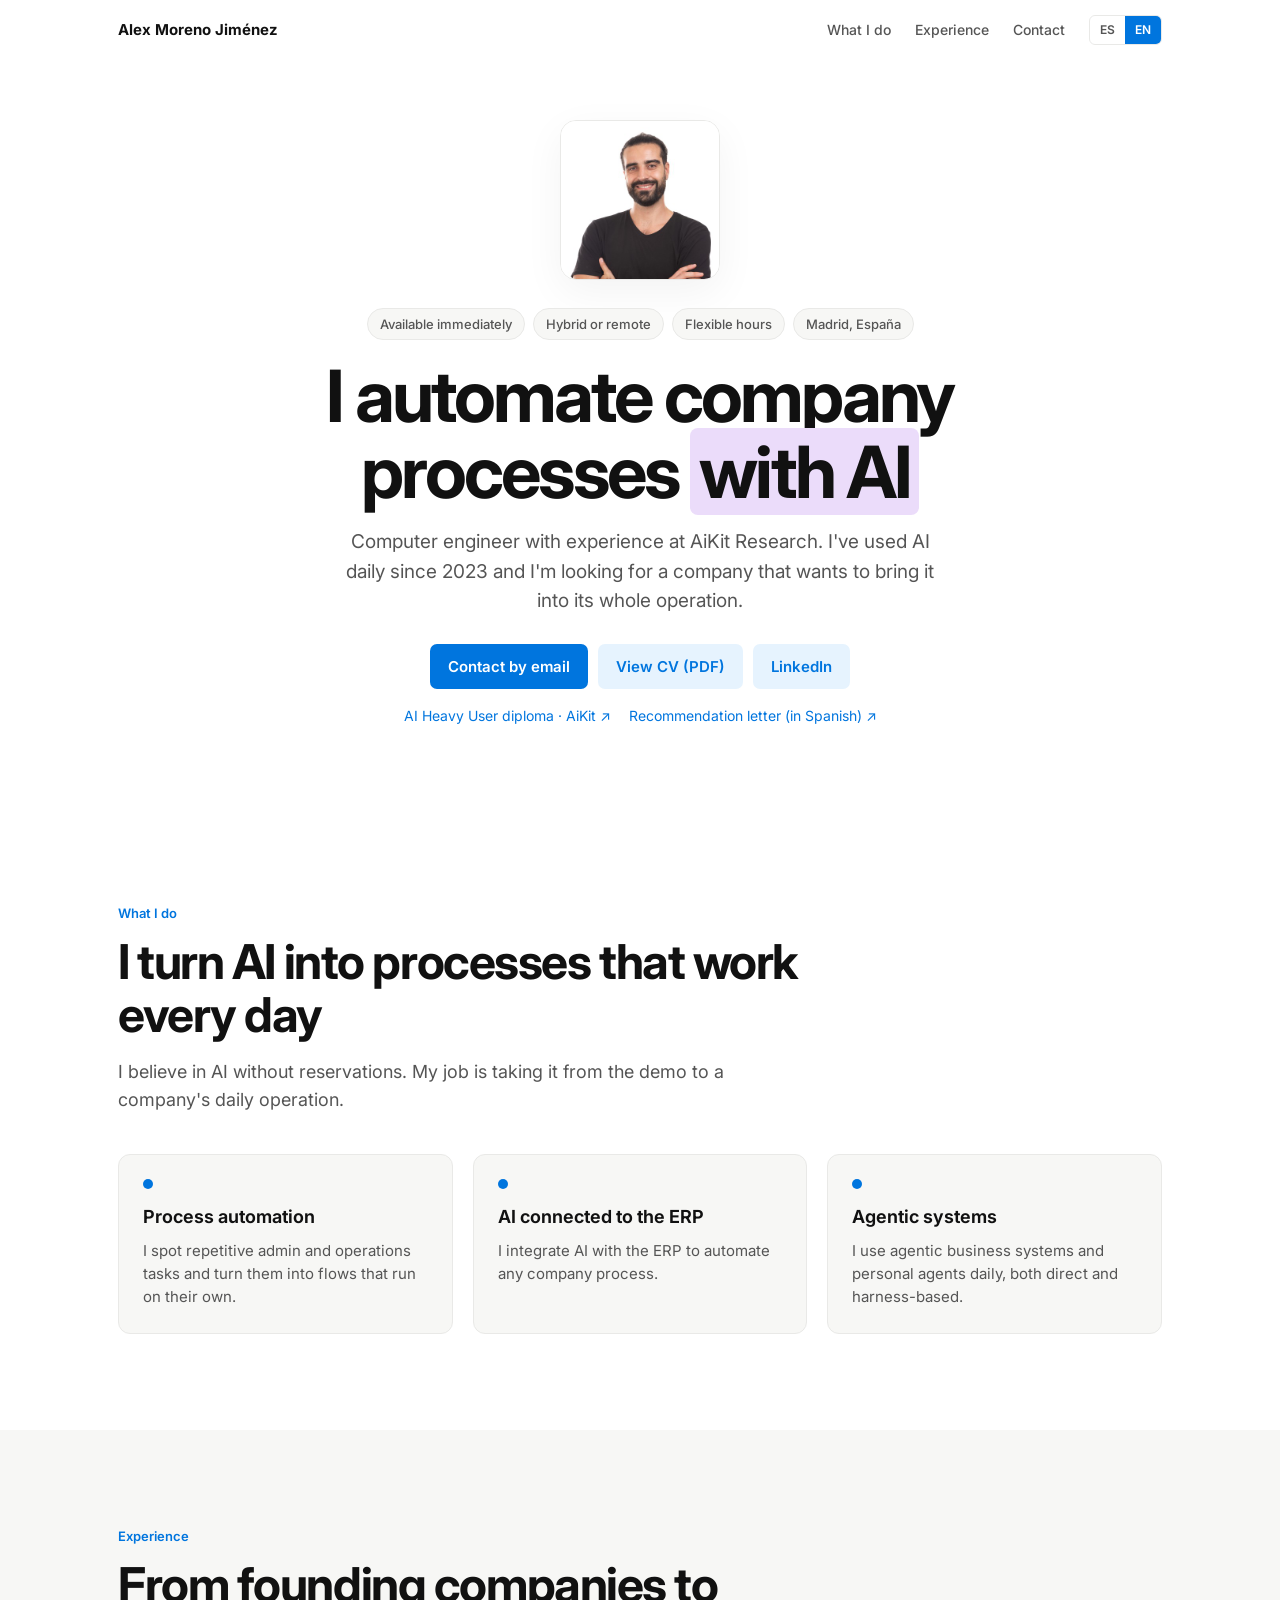
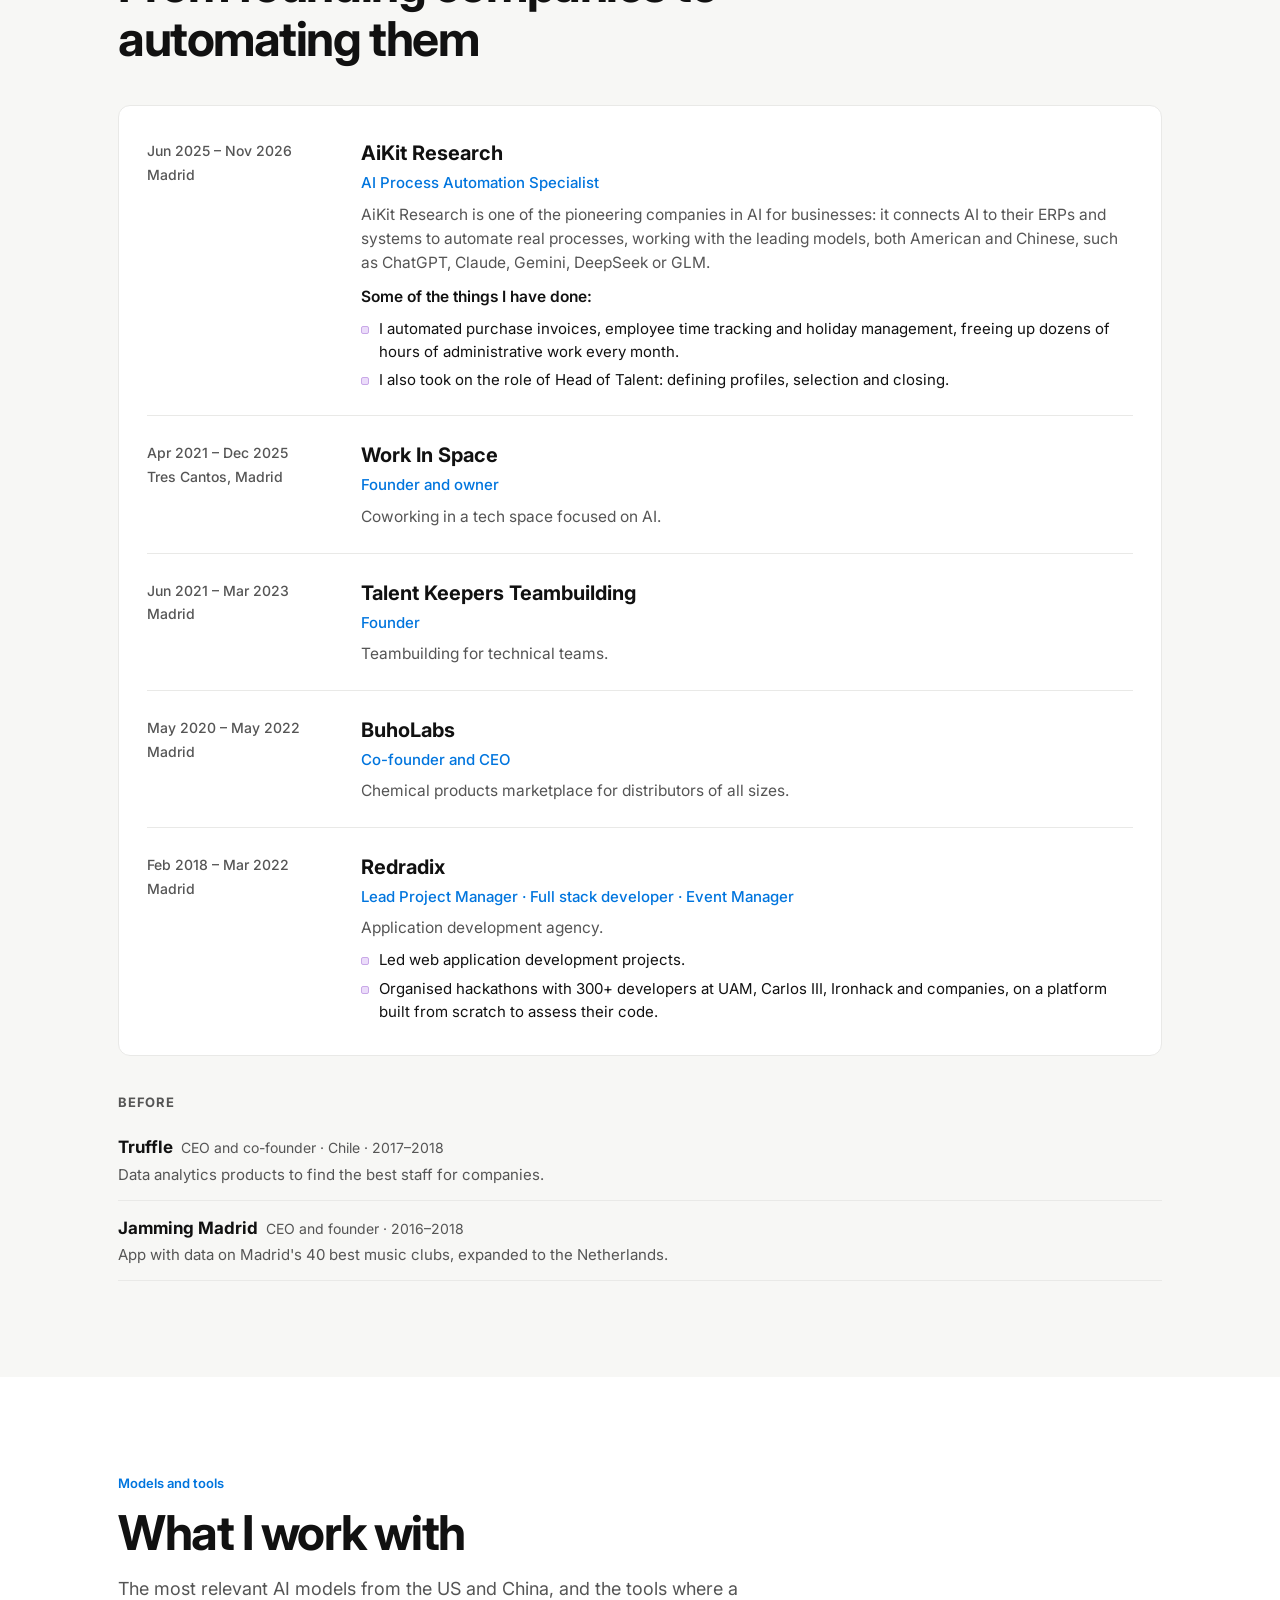
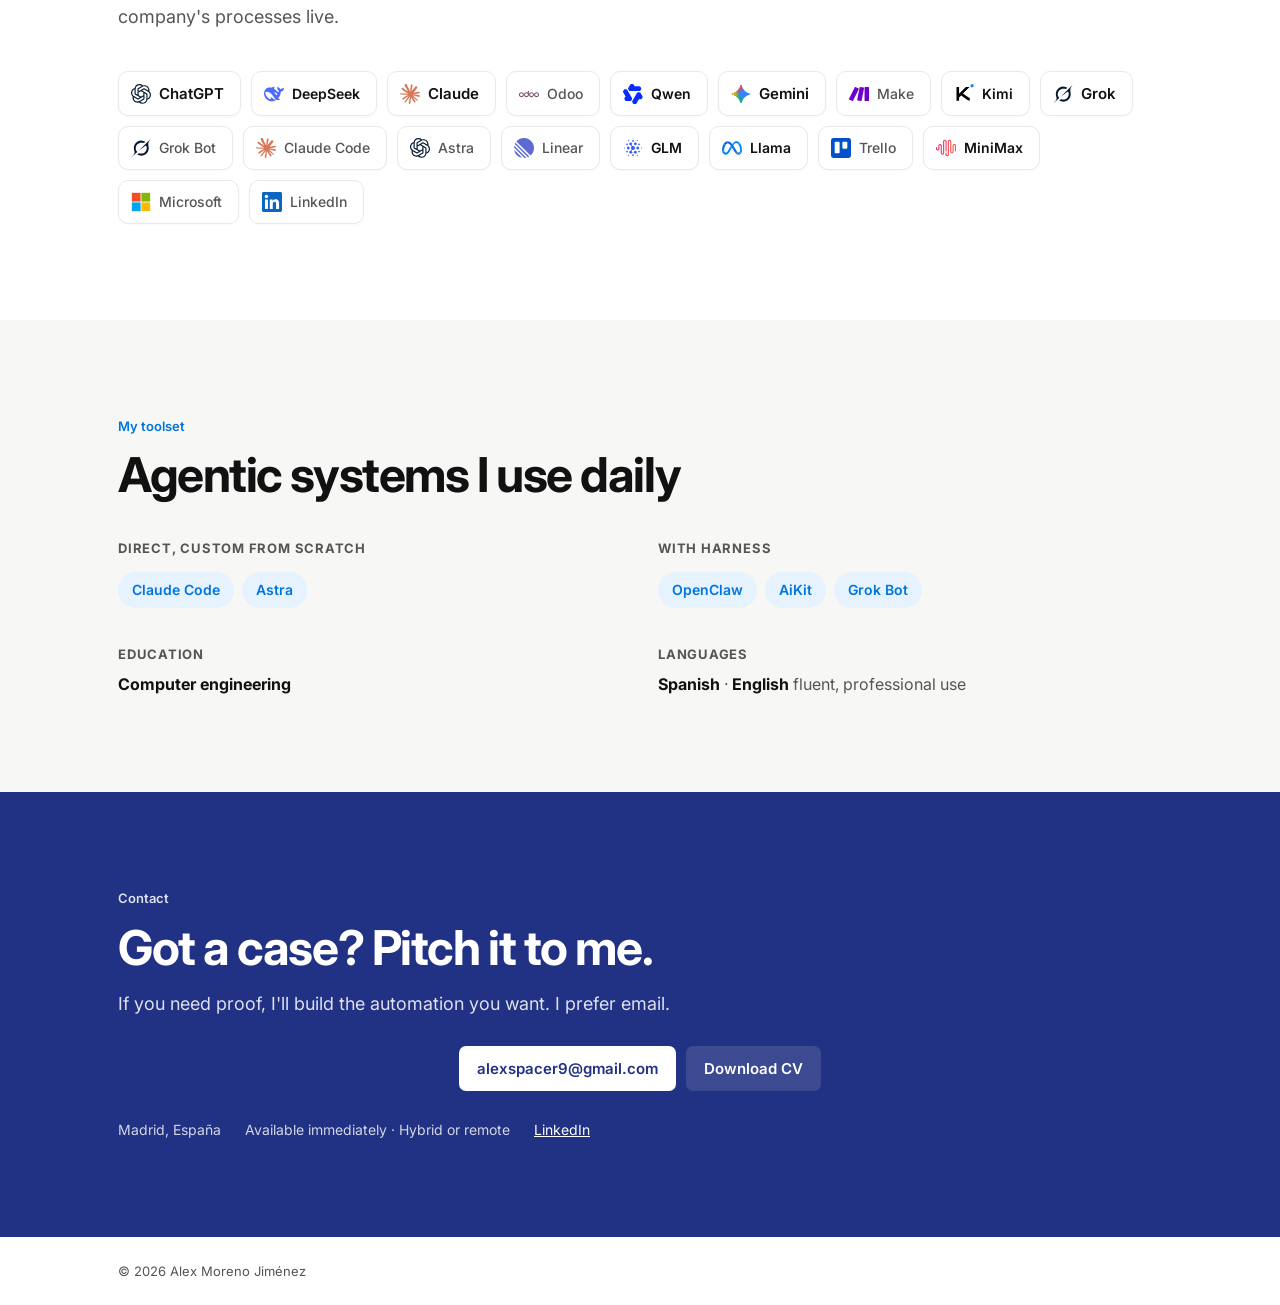
==== index.html @ 4044a2c2 "Initial: CV + web estilo notion" ====
<!DOCTYPE html>
<html lang="es">
<head>
<meta charset="utf-8">
<meta name="viewport" content="width=device-width,initial-scale=1">
<title>Alex Moreno Jiménez · Automatizador de procesos con IA</title>
<meta name="description" content="Ingeniero informático que automatiza procesos de empresa con IA. Automatizador de procesos en AiKit Research. Madrid, España.">
<link rel="icon" href="favicon.svg" type="image/svg+xml">
<link rel="icon" href="favicon-32.png" sizes="32x32" type="image/png">
<link rel="apple-touch-icon" href="apple-touch-icon.png">
<meta name="theme-color" content="#0075de">
<style>
@font-face{font-family:Inter;src:url(fonts/Inter.ttf);font-weight:100 900;font-display:swap}
:root{
  --bg:#ffffff; --surface:#f7f7f5; --ink:#111111; --muted:#555555;
  --line:#e9e9e7; --accent:#0075de; --accent-soft:#e6f3fe; --highlight:#ebdcfa;
  --radius:12px; --button-radius:7px; --content:1100px; --theme:#0075de;
}
*{box-sizing:border-box;margin:0;padding:0}
html{scroll-behavior:smooth}
body{font-family:Inter,system-ui,sans-serif;color:var(--ink);background:var(--bg);line-height:1.55;font-size:17px;-webkit-font-smoothing:antialiased}
a{color:inherit}
.wrap{max-width:var(--content);margin:0 auto;padding:0 28px}
nav{position:fixed;top:0;left:0;right:0;z-index:10;transition:.25s;background:rgba(255,255,255,.9);backdrop-filter:blur(10px);border-bottom:1px solid transparent}
nav .wrap{display:flex;align-items:center;justify-content:space-between;height:60px}
nav.s{border-bottom-color:var(--line)}
.brand{font-weight:700;text-decoration:none;font-size:15px;color:var(--ink)}
.links{display:flex;gap:24px;align-items:center;font-size:14px;font-weight:500}
.links a{text-decoration:none;color:var(--muted)}.links a:hover{color:var(--ink)}
.lang{display:flex;border:1px solid var(--line);border-radius:6px;overflow:hidden}
.lang button{border:0;background:none;font:inherit;font-size:12px;font-weight:600;padding:5px 10px;color:var(--muted);cursor:pointer}
.lang button.on{background:var(--accent);color:#fff}
.hero{padding:120px 0 80px;text-align:center;background:var(--bg)}
.hero .wrap{display:flex;flex-direction:column;align-items:center;gap:28px}
.hero-copy{max-width:820px}
.av{display:inline-flex;gap:8px;flex-wrap:wrap;justify-content:center;margin-bottom:18px}
.av span{font-size:13px;font-weight:500;background:var(--surface);border:1px solid var(--line);padding:5px 12px;border-radius:99px;color:var(--muted)}
h1{font-size:clamp(40px,6vw,72px);line-height:1.05;font-weight:700;letter-spacing:-.04em}
h1 b{font-weight:700;background:var(--highlight);padding:0 .12em;border-radius:8px}
.tit{font-size:19px;font-weight:400;margin-top:18px;max-width:620px;margin-left:auto;margin-right:auto;color:var(--muted)}
.cta{display:flex;gap:10px;flex-wrap:wrap;justify-content:center;margin-top:28px}
.btn{display:inline-block;text-decoration:none;font-weight:600;font-size:15px;padding:11px 18px;border-radius:var(--button-radius);transition:.2s}
.btn.p{background:var(--accent);color:#fff}.btn.p:hover{filter:brightness(1.05)}
.btn.g{background:var(--accent-soft);color:var(--accent)}.btn.g:hover{background:#d7ebfc}
.ph{width:160px;height:160px;border-radius:16px;object-fit:cover;border:1px solid var(--line);box-shadow:0 12px 40px #0000000d;order:-1}
.proof{display:flex;gap:18px;flex-wrap:wrap;justify-content:center;margin-top:16px;font-size:14px}
.proof a{color:var(--accent);text-decoration:none}.proof a:hover{text-decoration:underline}
section{padding:96px 0}
.eyebrow{font-size:13px;font-weight:600;color:var(--accent);margin-bottom:12px}
h2{font-size:clamp(28px,4vw,48px);font-weight:700;letter-spacing:-.03em;line-height:1.12;max-width:760px}
h2 b{font-weight:700}
.lead{color:var(--muted);font-size:18px;max-width:640px;margin-top:16px}
.cards{display:grid;grid-template-columns:repeat(3,1fr);gap:20px;margin-top:40px}
.card{border:1px solid var(--line);border-radius:var(--radius);padding:24px;background:var(--surface)}
.dot{width:10px;height:10px;border-radius:50%;background:var(--accent);margin-bottom:14px}
.card h3{font-size:18px;font-weight:650;margin-bottom:8px}
.card p{color:var(--muted);font-size:15px}
.tint{background:var(--surface)}
.tl{margin-top:40px;background:#fff;border:1px solid var(--line);border-radius:var(--radius);padding:8px 28px}
.tl article{display:grid;grid-template-columns:190px 1fr;gap:24px;padding:24px 0;border-bottom:1px solid var(--line)}
.tl article:last-child{border-bottom:0}
.tl .d{font-size:14px;font-weight:500;color:var(--muted)}.tl .d span{display:block;margin-top:2px}
.tl h3{font-size:20px;font-weight:700}
.tl .rol{color:var(--accent);font-weight:500;font-size:15px;margin:2px 0 8px}
.tl p.x{color:var(--muted);font-size:15.5px}
.tl p.it{margin-top:10px;color:var(--ink);font-weight:600}
.tl ul{margin-top:8px;list-style:none}
.tl li{position:relative;padding-left:18px;font-size:15px;margin-top:5px}
.tl li:before{content:"";position:absolute;left:0;top:9px;width:6px;height:6px;border-radius:2px;background:var(--highlight);border:1px solid #c9a8e8}
.before{margin-top:36px}
.before h3{font-size:13px;font-weight:700;color:var(--muted);margin-bottom:8px;text-transform:uppercase;letter-spacing:.06em}
.before article{padding:14px 0;border-bottom:1px solid var(--line)}
.before h4{font-size:17px;font-weight:700;display:inline}
.before .m{color:var(--muted);font-size:14px;margin-left:8px}
.before p{color:var(--muted);font-size:15px;margin-top:2px}
.pills{display:flex;flex-wrap:wrap;gap:8px;margin-top:14px}
.pills span{background:var(--accent-soft);color:var(--accent);font-weight:600;font-size:14px;padding:7px 14px;border-radius:99px}
.two{display:grid;grid-template-columns:1fr 1fr;gap:36px;margin-top:36px}
.two h3{font-size:13px;font-weight:700;text-transform:uppercase;letter-spacing:.06em;color:var(--muted)}
.two p{color:var(--muted);margin-top:8px;font-size:16px}.two p b{color:var(--ink)}
.cloud{list-style:none;display:flex;flex-wrap:wrap;gap:10px;margin-top:40px;justify-content:flex-start}
.cloud li{display:inline-flex;align-items:center;gap:8px;background:#fff;border:1px solid var(--line);border-radius:10px;padding:10px 16px 10px 12px;font-weight:600;font-size:14px;box-shadow:0 1px 2px #00000008}
.cloud li img{width:20px;height:20px;object-fit:contain}
.cloud li.l{font-size:15px}.cloud li.t{font-weight:500;color:var(--muted)}
.contact{background:#213183;color:#fff}
.contact .eyebrow{color:rgba(255,255,255,.75)}
.contact h2{color:#fff}
.contact .lead{color:rgba(255,255,255,.85)}
.contact .btn.p{background:#fff;color:#213183}
.contact .btn.g{background:rgba(255,255,255,.12);color:#fff}
.contact .meta{margin-top:28px;display:flex;gap:24px;flex-wrap:wrap;font-size:14px;color:rgba(255,255,255,.8)}
.contact .meta a{color:#fff}
footer{padding:24px 0;font-size:13px;color:var(--muted);background:var(--bg)}
@media(max-width:860px){
.links a.h{display:none}
.hero{padding:100px 0 56px}
.ph{width:120px;height:120px}
h1{font-size:36px}
section{padding:64px 0}.cards,.two{grid-template-columns:1fr}
.tl{padding:4px 18px}.tl article{grid-template-columns:1fr;gap:6px}
}

</style>
</head>
<body>
<nav id="nav"><div class="wrap">
<a class="brand" href="#top">Alex Moreno Jiménez</a>
<div class="links">
<a class="h" href="#hago" data-es="Qué hago" data-en="What I do">Qué hago</a>
<a class="h" href="#trayectoria" data-es="Trayectoria" data-en="Experience">Trayectoria</a>
<a class="h" href="#contacto" data-es="Contacto" data-en="Contact">Contacto</a>
<div class="lang"><button id="bes" class="on">ES</button><button id="ben">EN</button></div>
</div></div></nav>

<header class="hero" id="top"><div class="wrap">
<div class="hero-copy">
<div class="av"><span data-es="Disponibilidad inmediata" data-en="Available immediately">Disponibilidad inmediata</span><span data-es="Híbrido o remoto" data-en="Hybrid or remote">Híbrido o remoto</span><span data-es="Horario flexible" data-en="Flexible hours">Horario flexible</span><span>Madrid, España</span></div>
<h1 data-es="Automatizo procesos de empresa <b>con IA</b>" data-en="I automate company processes <b>with AI</b>">Automatizo procesos de empresa <b>con IA</b></h1>
<p class="tit" data-es="Ingeniero informático con experiencia en AiKit Research. Uso IA a diario desde 2023 y busco una empresa que quiera llevarla a toda su operación." data-en="Computer engineer with experience at AiKit Research. I've used AI daily since 2023 and I'm looking for a company that wants to bring it into its whole operation.">Ingeniero informático con experiencia en AiKit Research. Uso IA a diario desde 2023 y busco una empresa que quiera llevarla a toda su operación.</p>
<div class="cta">
<a class="btn p" href="mailto:alexspacer9@gmail.com" data-es="Contactar por correo" data-en="Contact by email">Contactar por correo</a>
<a class="btn g" id="cv" href="cv/CV_AlexMoreno_ES.pdf" data-es="Ver CV (PDF)" data-en="View CV (PDF)">Ver CV (PDF)</a>
<a class="btn g" href="https://www.linkedin.com/in/alex-moreno-jim%C3%A9nez-33b404128/" target="_blank" rel="noopener">LinkedIn</a>
</div>
<p class="proof"><a href="docs/Diploma_AIHeavyUser_AiKit.pdf" target="_blank" rel="noopener" data-es="Diploma AI Heavy User · AiKit ↗" data-en="AI Heavy User diploma · AiKit ↗">Diploma AI Heavy User · AiKit ↗</a><a href="docs/Carta_Recomendacion_AiKit.pdf" target="_blank" rel="noopener" data-es="Carta de recomendación ↗" data-en="Recommendation letter (in Spanish) ↗">Carta de recomendación ↗</a></p>
</div>
<img class="ph" src="foto.jpg" alt="Alex Moreno Jiménez">
</div></header>

<section id="hago"><div class="wrap">
<p class="eyebrow" data-es="Qué hago" data-en="What I do">Qué hago</p>
<h2 data-es="Convierto la IA en procesos que <b>funcionan cada día</b>" data-en="I turn AI into processes that <b>work every day</b>">Convierto la IA en procesos que <b>funcionan cada día</b></h2>
<p class="lead" data-es="Creo en la IA sin reservas. Mi trabajo es llevarla de la demo a la operación diaria de una empresa." data-en="I believe in AI without reservations. My job is taking it from the demo to a company's daily operation.">Creo en la IA sin reservas. Mi trabajo es llevarla de la demo a la operación diaria de una empresa.</p>
<div class="cards">
<div class="card"><div class="dot"></div><h3 data-es="Automatización de procesos" data-en="Process automation">Automatización de procesos</h3><p data-es="Detecto tareas repetitivas de administración y operación, y las convierto en flujos que funcionan solos." data-en="I spot repetitive admin and operations tasks and turn them into flows that run on their own.">Detecto tareas repetitivas de administración y operación, y las convierto en flujos que funcionan solos.</p></div>
<div class="card"><div class="dot"></div><h3 data-es="IA conectada al ERP" data-en="AI connected to the ERP">IA conectada al ERP</h3><p data-es="Integro la IA con el ERP para automatizar cualquier proceso de la empresa." data-en="I integrate AI with the ERP to automate any company process.">Integro la IA con el ERP para automatizar cualquier proceso de la empresa.</p></div>
<div class="card"><div class="dot"></div><h3 data-es="Sistemas agénticos" data-en="Agentic systems">Sistemas agénticos</h3><p data-es="Uso a diario sistemas agénticos empresariales y agentes personales, directos o con harness." data-en="I use agentic business systems and personal agents daily, both direct and harness-based.">Uso a diario sistemas agénticos empresariales y agentes personales, directos o con harness.</p></div>
</div>
</div></section>

<section class="tint" id="trayectoria"><div class="wrap">
<p class="eyebrow" data-es="Trayectoria" data-en="Experience">Trayectoria</p>
<h2 data-es="De fundar empresas a <b>automatizarlas</b>" data-en="From founding companies to <b>automating them</b>">De fundar empresas a <b>automatizarlas</b></h2>
<div class="tl">
<article><div class="d"><span data-es="jun. 2025 – nov. 2026" data-en="Jun 2025 – Nov 2026">jun. 2025 – nov. 2026</span><span>Madrid</span></div><div><h3>AiKit Research</h3><p class="rol" data-es="Automatizador de procesos con IA" data-en="AI Process Automation Specialist">Automatizador de procesos con IA</p><p class="x" data-es="AiKit Research es una de las empresas pioneras en IA para empresas: conecta la IA con sus ERP y sus sistemas para automatizar procesos reales, trabajando con los principales modelos, tanto estadounidenses como chinos, como ChatGPT, Claude, Gemini, DeepSeek o GLM." data-en="AiKit Research is one of the pioneering companies in AI for businesses: it connects AI to their ERPs and systems to automate real processes, working with the leading models, both American and Chinese, such as ChatGPT, Claude, Gemini, DeepSeek or GLM.">AiKit Research es una de las empresas pioneras en IA para empresas: conecta la IA con sus ERP y sus sistemas para automatizar procesos reales, trabajando con los principales modelos, tanto estadounidenses como chinos, como ChatGPT, Claude, Gemini, DeepSeek o GLM.</p><p class="x it" data-es="Algunas de las cosas que he hecho:" data-en="Some of the things I have done:">Algunas de las cosas que he hecho:</p><ul><li data-es="Automaticé las facturas de compras, el fichaje y la gestión de vacaciones, liberando decenas de horas al mes de trabajo administrativo." data-en="I automated purchase invoices, employee time tracking and holiday management, freeing up dozens of hours of administrative work every month.">Automaticé las facturas de compras, el fichaje y la gestión de vacaciones, liberando decenas de horas al mes de trabajo administrativo.</li><li data-es="Asumí también el rol de Head of Talent: definición de perfiles, selección y cierre." data-en="I also took on the role of Head of Talent: defining profiles, selection and closing.">Asumí también el rol de Head of Talent: definición de perfiles, selección y cierre.</li></ul></div></article>
<article><div class="d"><span data-es="abr. 2021 – dic. 2025" data-en="Apr 2021 – Dec 2025">abr. 2021 – dic. 2025</span><span>Tres Cantos, Madrid</span></div><div><h3>Work In Space</h3><p class="rol" data-es="Fundador y propietario" data-en="Founder and owner">Fundador y propietario</p><p class="x" data-es="Coworking en espacio tecnológico centrado en IA." data-en="Coworking in a tech space focused on AI.">Coworking en espacio tecnológico centrado en IA.</p></div></article>
<article><div class="d"><span data-es="jun. 2021 – mar. 2023" data-en="Jun 2021 – Mar 2023">jun. 2021 – mar. 2023</span><span>Madrid</span></div><div><h3>Talent Keepers Teambuilding</h3><p class="rol" data-es="Fundador" data-en="Founder">Fundador</p><p class="x" data-es="Teambuilding para equipos técnicos." data-en="Teambuilding for technical teams.">Teambuilding para equipos técnicos.</p></div></article>
<article><div class="d"><span data-es="may. 2020 – may. 2022" data-en="May 2020 – May 2022">may. 2020 – may. 2022</span><span>Madrid</span></div><div><h3>BuhoLabs</h3><p class="rol" data-es="Cofundador y CEO" data-en="Co-founder and CEO">Cofundador y CEO</p><p class="x" data-es="Marketplace de productos químicos para distribuidores de todos los tamaños." data-en="Chemical products marketplace for distributors of all sizes.">Marketplace de productos químicos para distribuidores de todos los tamaños.</p></div></article>
<article><div class="d"><span data-es="feb. 2018 – mar. 2022" data-en="Feb 2018 – Mar 2022">feb. 2018 – mar. 2022</span><span>Madrid</span></div><div><h3>Redradix</h3><p class="rol" data-es="Lead Project Manager · Desarrollador full stack · Event Manager" data-en="Lead Project Manager · Full stack developer · Event Manager">Lead Project Manager · Desarrollador full stack · Event Manager</p><p class="x" data-es="Agencia de desarrollo de aplicaciones." data-en="Application development agency.">Agencia de desarrollo de aplicaciones.</p>
<ul><li data-es="Lideré proyectos de desarrollo de aplicaciones web." data-en="Led web application development projects.">Lideré proyectos de desarrollo de aplicaciones web.</li>
<li data-es="Organicé hackathons con más de 300 desarrolladores en la UAM, la Carlos III, Ironhack y empresas, con una plataforma creada desde cero para evaluar su código." data-en="Organised hackathons with 300+ developers at UAM, Carlos III, Ironhack and companies, on a platform built from scratch to assess their code.">Organicé hackathons con más de 300 desarrolladores en la UAM, la Carlos III, Ironhack y empresas, con una plataforma creada desde cero para evaluar su código.</li></ul></div></article>
</div>
<div class="before">
<h3 data-es="Antes" data-en="Before">Antes</h3>
<article><h4>Truffle</h4><span class="m" data-es="CEO y cofundador · Chile · 2017–2018" data-en="CEO and co-founder · Chile · 2017–2018">CEO y cofundador · Chile · 2017–2018</span><p data-es="Productos de análisis de datos para encontrar al mejor personal para las empresas." data-en="Data analytics products to find the best staff for companies.">Productos de análisis de datos para encontrar al mejor personal para las empresas.</p></article>
<article><h4>Jamming Madrid</h4><span class="m" data-es="CEO y fundador · 2016–2018" data-en="CEO and founder · 2016–2018">CEO y fundador · 2016–2018</span><p data-es="App con los datos de los 40 mejores clubes de música de Madrid, ampliada a Países Bajos." data-en="App with data on Madrid's 40 best music clubs, expanded to the Netherlands.">App con los datos de los 40 mejores clubes de música de Madrid, ampliada a Países Bajos.</p></article>
</div>
</div></section>

<section id="stack"><div class="wrap">
<p class="eyebrow" data-es="Modelos y herramientas" data-en="Models and tools">Modelos y herramientas</p>
<h2 data-es="Con lo que <b>trabajo</b>" data-en="What I <b>work with</b>">Con lo que <b>trabajo</b></h2>
<p class="lead" data-es="Los modelos de IA más relevantes de EE. UU. y China, y las herramientas donde viven los procesos de una empresa." data-en="The most relevant AI models from the US and China, and the tools where a company's processes live.">Los modelos de IA más relevantes de EE. UU. y China, y las herramientas donde viven los procesos de una empresa.</p>
<ul class="cloud">
<li class="m l" style="--d:0s"><img src="logos/openai.svg" alt="">ChatGPT</li>
<li class="m" style="--d:-1.4s"><img src="logos/deepseek-color.svg" alt="">DeepSeek</li>
<li class="m l" style="--d:-3s"><img src="logos/claude-color.svg" alt="">Claude</li>
<li class="t" style="--d:-2s"><img src="logos/odoo.svg" alt="">Odoo</li>
<li class="m" style="--d:-4.2s"><img src="logos/qwen-color.svg" alt="">Qwen</li>
<li class="m l" style="--d:-.8s"><img src="logos/gemini-color.svg" alt="">Gemini</li>
<li class="t" style="--d:-3.6s"><img src="logos/make.svg" alt="">Make</li>
<li class="m" style="--d:-5s"><img src="logos/kimi-color.svg" alt="">Kimi</li>
<li class="m l" style="--d:-2.4s"><img src="logos/grok.svg" alt="">Grok</li>
<li class="t" style="--d:-1.7s"><img src="logos/grok.svg" alt="">Grok Bot</li>
<li class="t" style="--d:-2.6s"><img src="logos/claude-color.svg" alt="">Claude Code</li>
<li class="t" style="--d:-3.9s"><img src="logos/openai.svg" alt="">Astra</li>
<li class="t" style="--d:-4.6s"><img src="logos/linear.svg" alt="">Linear</li>
<li class="m" style="--d:-1s"><img src="logos/zhipu-color.svg" alt="">GLM</li>
<li class="m" style="--d:-3.3s"><img src="logos/meta-color.svg" alt="">Llama</li>
<li class="t" style="--d:-5.4s"><img src="logos/trello.svg" alt="">Trello</li>
<li class="m" style="--d:-2.8s"><img src="logos/minimax-color.svg" alt="">MiniMax</li>
<li class="t" style="--d:-.4s"><img src="logos/microsoft.svg" alt="">Microsoft</li>
<li class="t" style="--d:-4s"><img src="logos/linkedin.svg" alt="">LinkedIn</li>
</ul>
</div></section>

<section class="tint" id="set"><div class="wrap">
<p class="eyebrow" data-es="Mi set de trabajo" data-en="My toolset">Mi set de trabajo</p>
<h2 data-es="Sistemas agénticos que <b>uso a diario</b>" data-en="Agentic systems I <b>use daily</b>">Sistemas agénticos que <b>uso a diario</b></h2>
<div class="two">
<div><h3 data-es="Directos, a medida desde cero" data-en="Direct, custom from scratch">Directos, a medida desde cero</h3><div class="pills"><span>Claude Code</span><span>Astra</span></div></div>
<div><h3 data-es="Con harness" data-en="With harness">Con harness</h3><div class="pills"><span>OpenClaw</span><span>AiKit</span><span>Grok Bot</span></div></div>
</div>
<div class="two">
<div><h3 data-es="Formación" data-en="Education">Formación</h3><p data-es="<b>Ingeniería informática</b>" data-en="<b>Computer engineering</b>"><b>Ingeniería informática</b></p></div>
<div><h3 data-es="Idiomas" data-en="Languages">Idiomas</h3><p data-es="<b>Español</b> · <b>Inglés</b> fluido, uso profesional" data-en="<b>Spanish</b> · <b>English</b> fluent, professional use"><b>Español</b> · <b>Inglés</b> fluido, uso profesional</p></div>
</div>
</div></section>

<section class="contact" id="contacto"><div class="wrap">
<p class="eyebrow" style="color:#fff;opacity:.85" data-es="Contacto" data-en="Contact">Contacto</p>
<h2 data-es="¿Tienes un caso? <b>Propónmelo.</b>" data-en="Got a case? <b>Pitch it to me.</b>">¿Tienes un caso? <b>Propónmelo.</b></h2>
<p class="lead" data-es="Si hace falta una prueba, hago la automatización que queráis. Prefiero el contacto por correo." data-en="If you need proof, I'll build the automation you want. I prefer email.">Si hace falta una prueba, hago la automatización que queráis. Prefiero el contacto por correo.</p>
<div class="cta"><a class="btn p" href="mailto:alexspacer9@gmail.com">alexspacer9@gmail.com</a><a class="btn g" id="cv2" href="cv/CV_AlexMoreno_ES.pdf" data-es="Descargar CV" data-en="Download CV">Descargar CV</a></div>
<div class="meta"><span>Madrid, España</span><span data-es="Disponibilidad inmediata · Híbrido o remoto" data-en="Available immediately · Hybrid or remote">Disponibilidad inmediata · Híbrido o remoto</span><a href="https://www.linkedin.com/in/alex-moreno-jim%C3%A9nez-33b404128/" target="_blank" rel="noopener">LinkedIn</a></div>
</div></section>
<footer><div class="wrap">© 2026 Alex Moreno Jiménez</div></footer>
<script>
const nav=document.getElementById('nav');
const sc=()=>nav.classList.toggle('s',scrollY>40);addEventListener('scroll',sc);sc();
function setLang(l){
  document.documentElement.lang=l;
  document.querySelectorAll('[data-'+l+']').forEach(e=>e.innerHTML=e.getAttribute('data-'+l));
  document.getElementById('bes').classList.toggle('on',l==='es');
  document.getElementById('ben').classList.toggle('on',l==='en');
  const u='cv/CV_AlexMoreno_'+l.toUpperCase()+'.pdf';
  const cv=document.getElementById('cv'), cv2=document.getElementById('cv2');
  if(cv)cv.href=u; if(cv2)cv2.href=u;
  localStorage.setItem('lang',l);
}
document.getElementById('bes').onclick=()=>setLang('es');
document.getElementById('ben').onclick=()=>setLang('en');
const q=new URLSearchParams(location.search).get('lang');
const s=q||localStorage.getItem('lang')||(navigator.language.startsWith('en')?'en':'es');
if(s==='en')setLang('en');
</script>
</body>
</html>
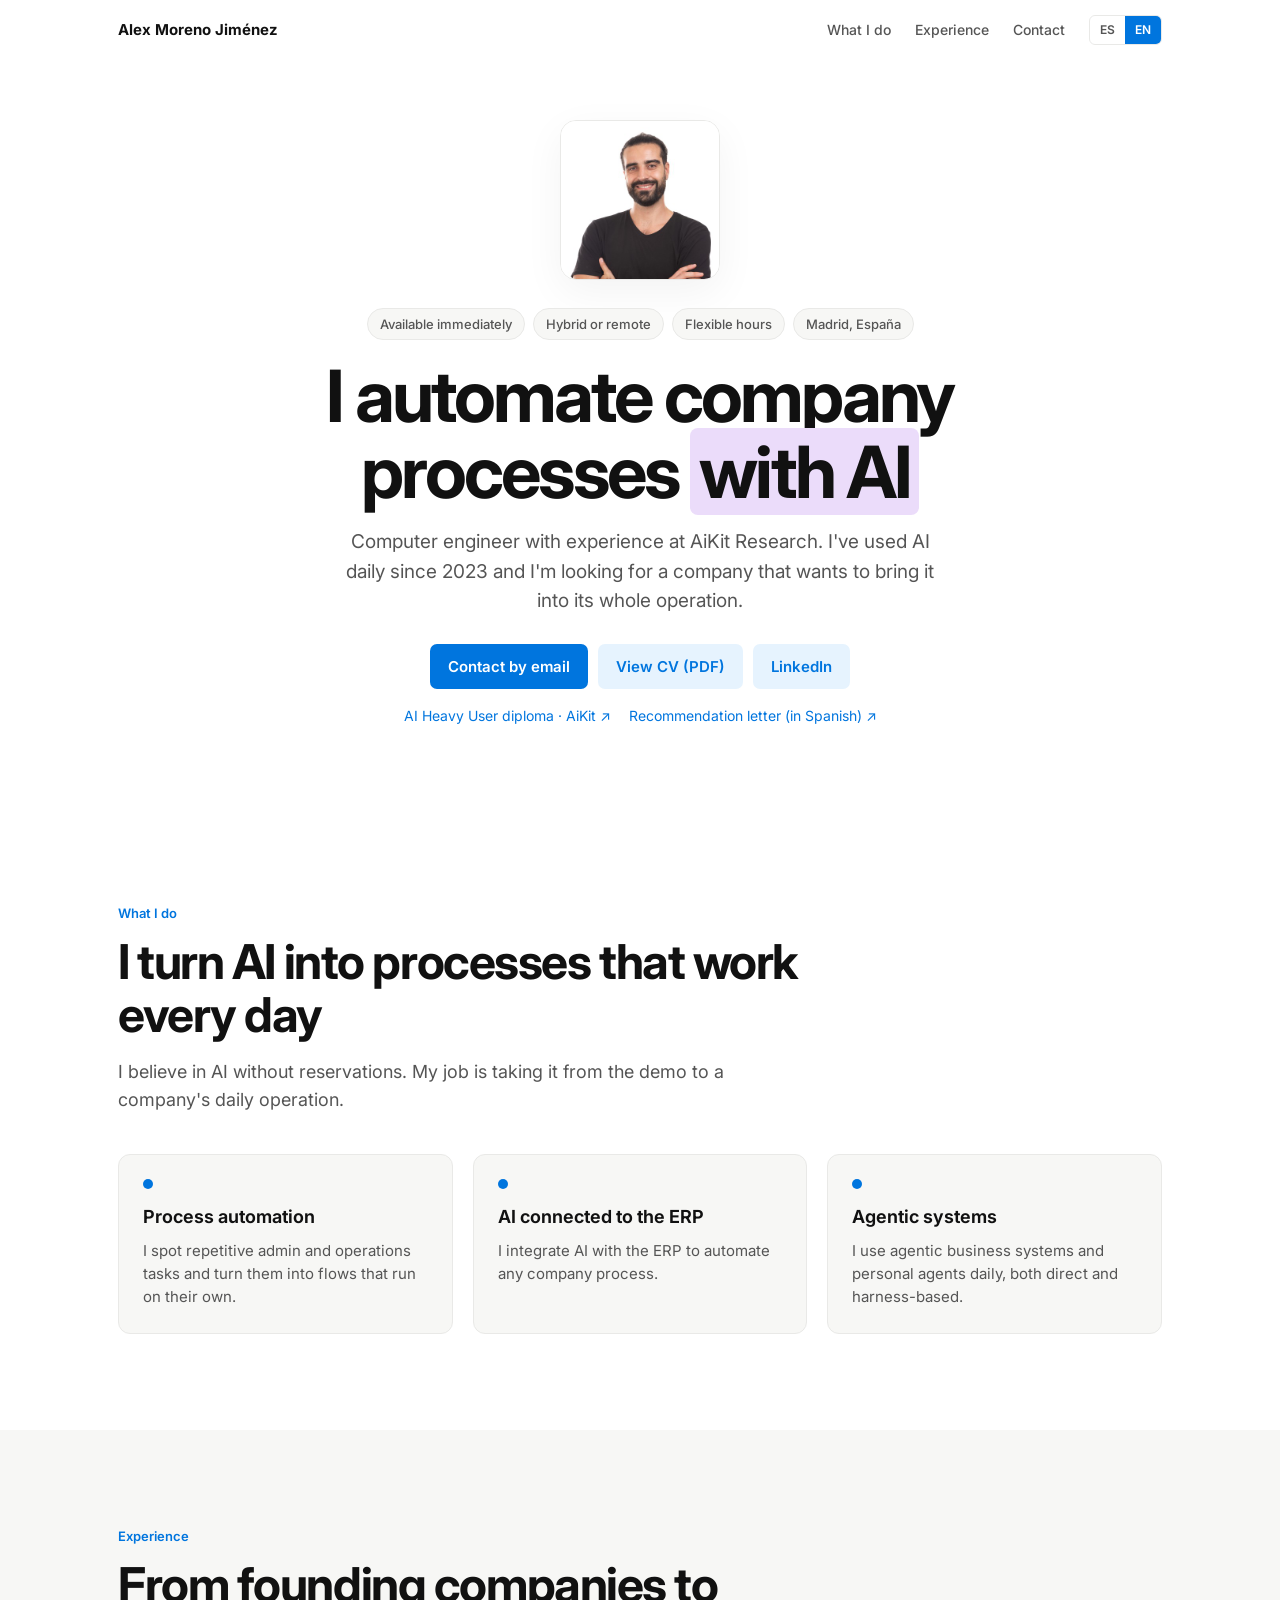
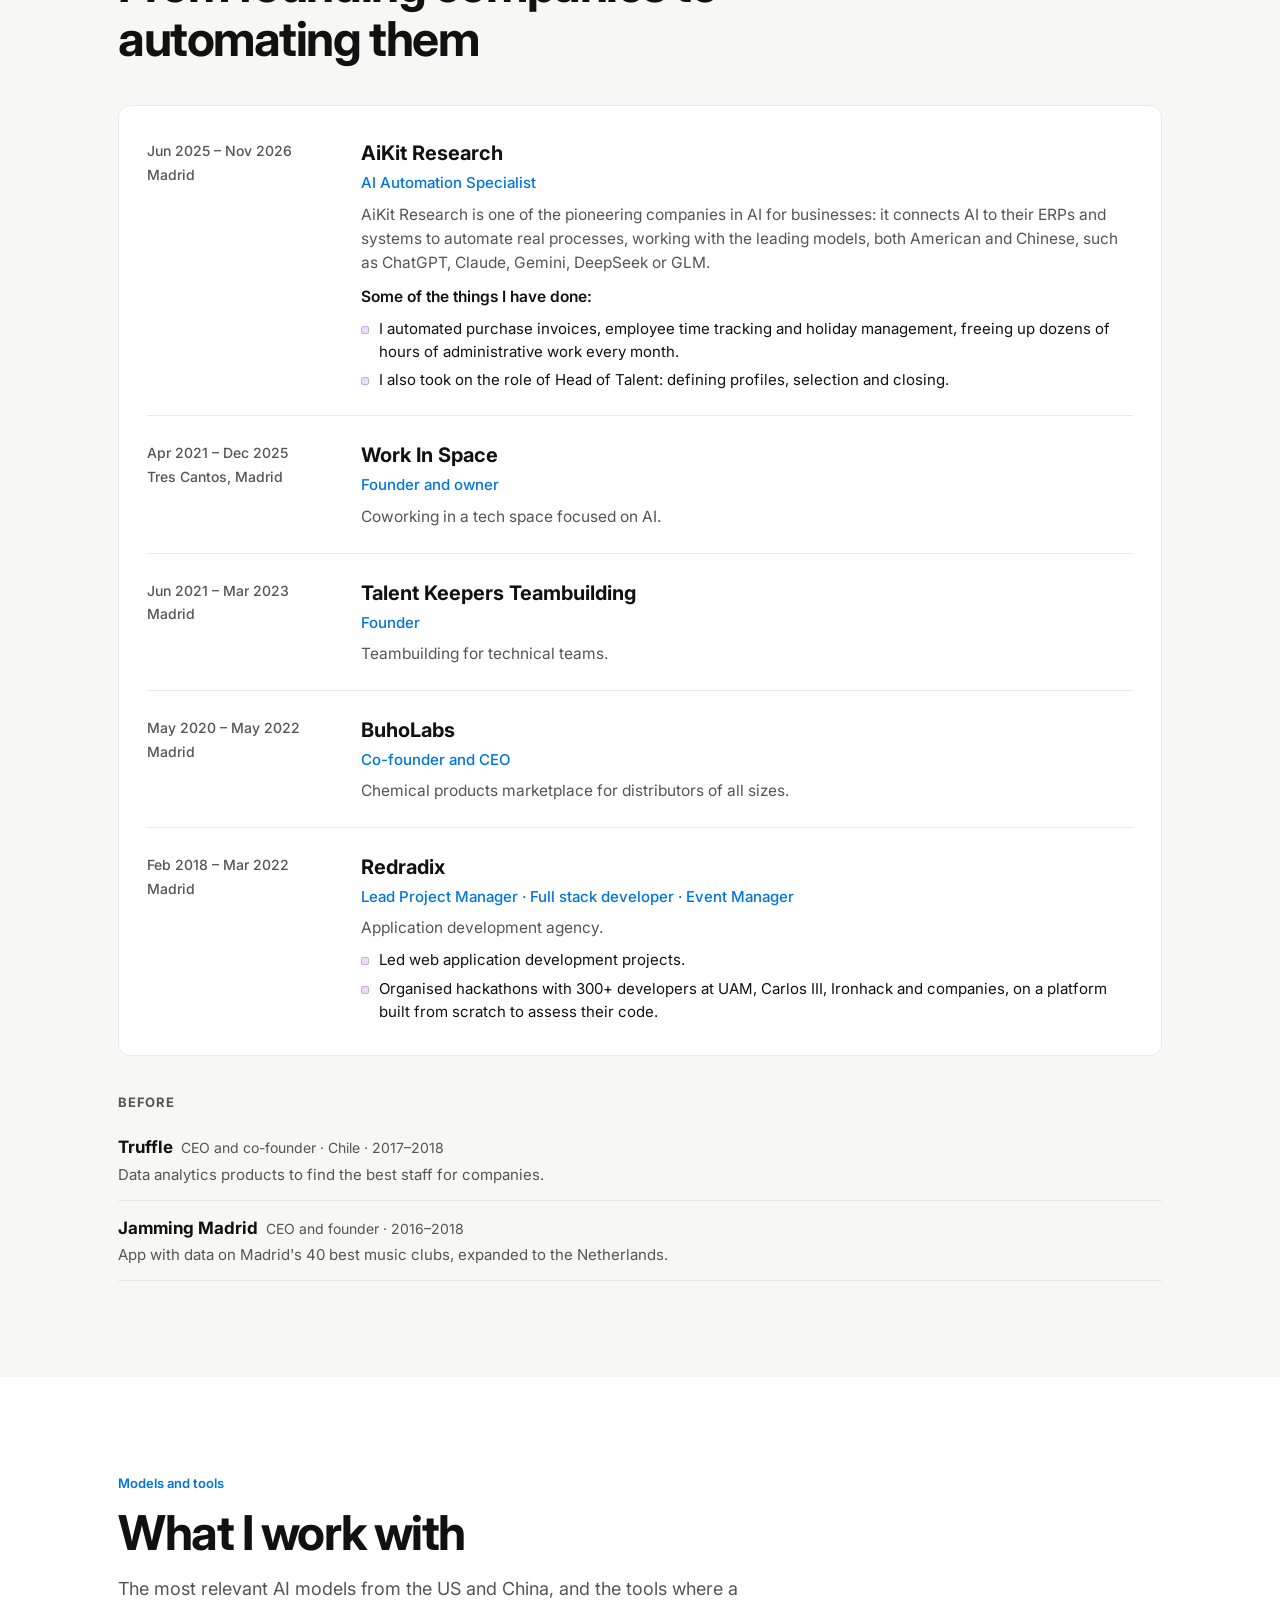
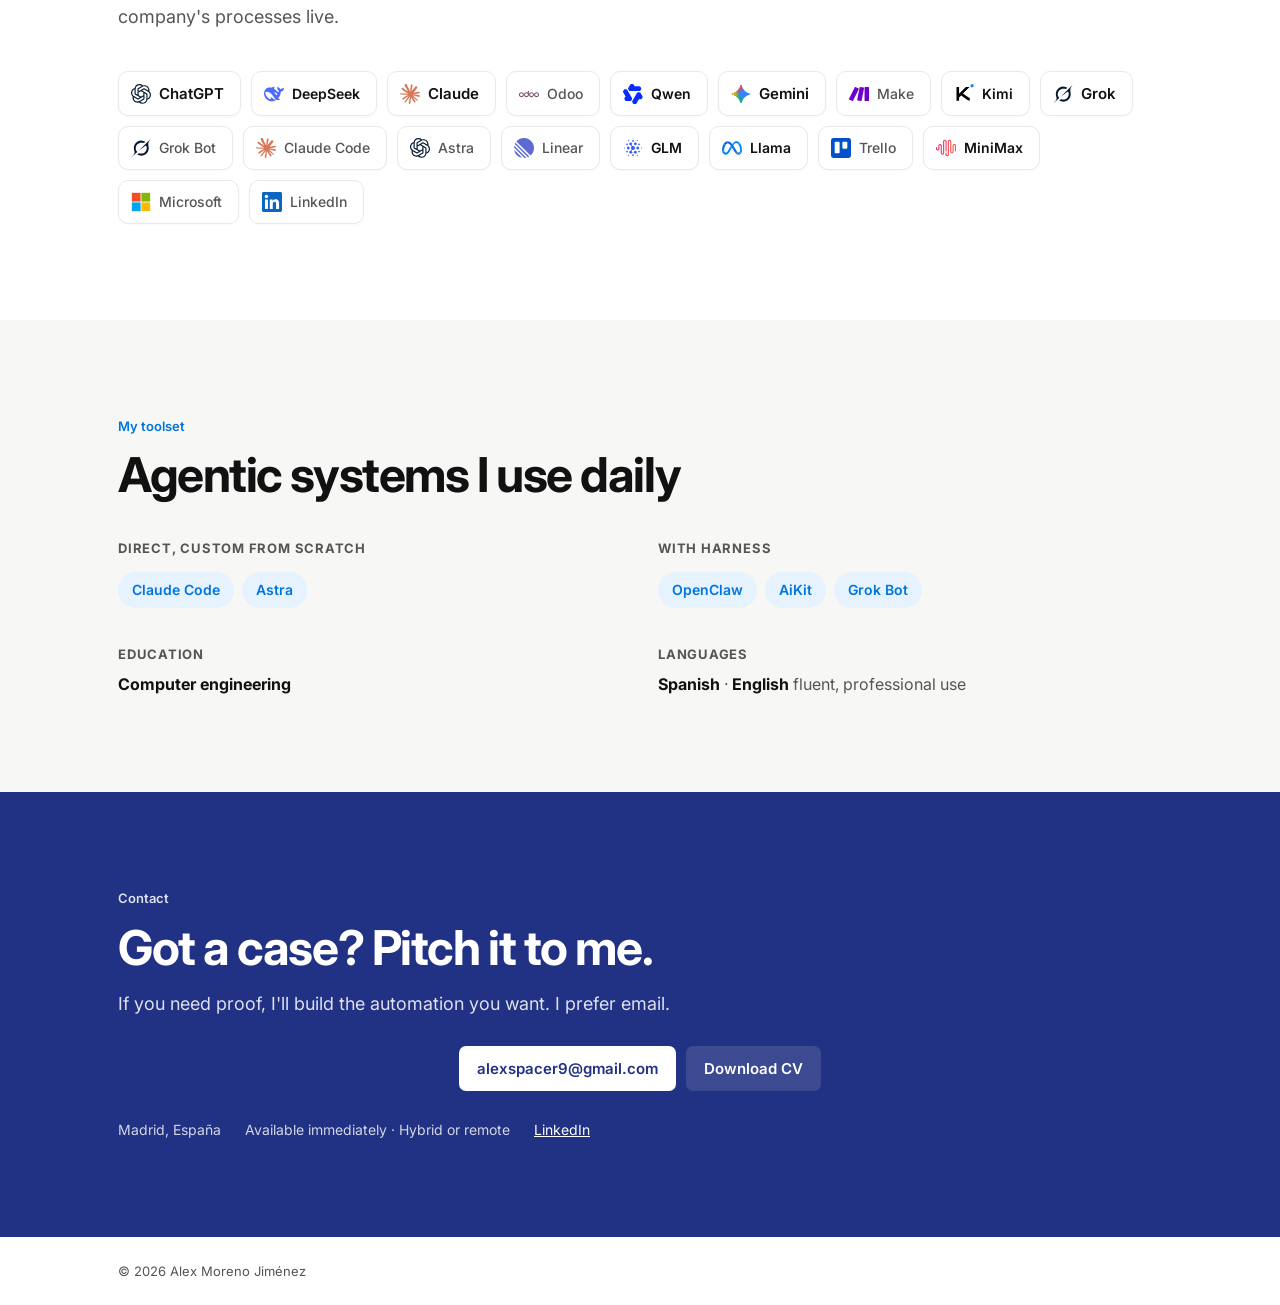
==== commit 26d9f070: "Titular: AI Automation Specialist (inbound)" ====
--- a/index.html
+++ b/index.html
@@ -3,8 +3,8 @@
 <head>
 <meta charset="utf-8">
 <meta name="viewport" content="width=device-width,initial-scale=1">
-<title>Alex Moreno Jiménez · Automatizador de procesos con IA</title>
-<meta name="description" content="Ingeniero informático que automatiza procesos de empresa con IA. Automatizador de procesos en AiKit Research. Madrid, España.">
+<title>Alex Moreno Jiménez · AI Automation Specialist</title>
+<meta name="description" content="Ingeniero informático que automatiza procesos de empresa con IA. AI Automation Specialist en AiKit Research. Madrid, España.">
 <link rel="icon" href="favicon.svg" type="image/svg+xml">
 <link rel="icon" href="favicon-32.png" sizes="32x32" type="image/png">
 <link rel="apple-touch-icon" href="apple-touch-icon.png">
@@ -142,7 +142,7 @@
 <p class="eyebrow" data-es="Trayectoria" data-en="Experience">Trayectoria</p>
 <h2 data-es="De fundar empresas a <b>automatizarlas</b>" data-en="From founding companies to <b>automating them</b>">De fundar empresas a <b>automatizarlas</b></h2>
 <div class="tl">
-<article><div class="d"><span data-es="jun. 2025 – nov. 2026" data-en="Jun 2025 – Nov 2026">jun. 2025 – nov. 2026</span><span>Madrid</span></div><div><h3>AiKit Research</h3><p class="rol" data-es="Automatizador de procesos con IA" data-en="AI Process Automation Specialist">Automatizador de procesos con IA</p><p class="x" data-es="AiKit Research es una de las empresas pioneras en IA para empresas: conecta la IA con sus ERP y sus sistemas para automatizar procesos reales, trabajando con los principales modelos, tanto estadounidenses como chinos, como ChatGPT, Claude, Gemini, DeepSeek o GLM." data-en="AiKit Research is one of the pioneering companies in AI for businesses: it connects AI to their ERPs and systems to automate real processes, working with the leading models, both American and Chinese, such as ChatGPT, Claude, Gemini, DeepSeek or GLM.">AiKit Research es una de las empresas pioneras en IA para empresas: conecta la IA con sus ERP y sus sistemas para automatizar procesos reales, trabajando con los principales modelos, tanto estadounidenses como chinos, como ChatGPT, Claude, Gemini, DeepSeek o GLM.</p><p class="x it" data-es="Algunas de las cosas que he hecho:" data-en="Some of the things I have done:">Algunas de las cosas que he hecho:</p><ul><li data-es="Automaticé las facturas de compras, el fichaje y la gestión de vacaciones, liberando decenas de horas al mes de trabajo administrativo." data-en="I automated purchase invoices, employee time tracking and holiday management, freeing up dozens of hours of administrative work every month.">Automaticé las facturas de compras, el fichaje y la gestión de vacaciones, liberando decenas de horas al mes de trabajo administrativo.</li><li data-es="Asumí también el rol de Head of Talent: definición de perfiles, selección y cierre." data-en="I also took on the role of Head of Talent: defining profiles, selection and closing.">Asumí también el rol de Head of Talent: definición de perfiles, selección y cierre.</li></ul></div></article>
+<article><div class="d"><span data-es="jun. 2025 – nov. 2026" data-en="Jun 2025 – Nov 2026">jun. 2025 – nov. 2026</span><span>Madrid</span></div><div><h3>AiKit Research</h3><p class="rol" data-es="AI Automation Specialist" data-en="AI Automation Specialist">AI Automation Specialist</p><p class="x" data-es="AiKit Research es una de las empresas pioneras en IA para empresas: conecta la IA con sus ERP y sus sistemas para automatizar procesos reales, trabajando con los principales modelos, tanto estadounidenses como chinos, como ChatGPT, Claude, Gemini, DeepSeek o GLM." data-en="AiKit Research is one of the pioneering companies in AI for businesses: it connects AI to their ERPs and systems to automate real processes, working with the leading models, both American and Chinese, such as ChatGPT, Claude, Gemini, DeepSeek or GLM.">AiKit Research es una de las empresas pioneras en IA para empresas: conecta la IA con sus ERP y sus sistemas para automatizar procesos reales, trabajando con los principales modelos, tanto estadounidenses como chinos, como ChatGPT, Claude, Gemini, DeepSeek o GLM.</p><p class="x it" data-es="Algunas de las cosas que he hecho:" data-en="Some of the things I have done:">Algunas de las cosas que he hecho:</p><ul><li data-es="Automaticé las facturas de compras, el fichaje y la gestión de vacaciones, liberando decenas de horas al mes de trabajo administrativo." data-en="I automated purchase invoices, employee time tracking and holiday management, freeing up dozens of hours of administrative work every month.">Automaticé las facturas de compras, el fichaje y la gestión de vacaciones, liberando decenas de horas al mes de trabajo administrativo.</li><li data-es="Asumí también el rol de Head of Talent: definición de perfiles, selección y cierre." data-en="I also took on the role of Head of Talent: defining profiles, selection and closing.">Asumí también el rol de Head of Talent: definición de perfiles, selección y cierre.</li></ul></div></article>
 <article><div class="d"><span data-es="abr. 2021 – dic. 2025" data-en="Apr 2021 – Dec 2025">abr. 2021 – dic. 2025</span><span>Tres Cantos, Madrid</span></div><div><h3>Work In Space</h3><p class="rol" data-es="Fundador y propietario" data-en="Founder and owner">Fundador y propietario</p><p class="x" data-es="Coworking en espacio tecnológico centrado en IA." data-en="Coworking in a tech space focused on AI.">Coworking en espacio tecnológico centrado en IA.</p></div></article>
 <article><div class="d"><span data-es="jun. 2021 – mar. 2023" data-en="Jun 2021 – Mar 2023">jun. 2021 – mar. 2023</span><span>Madrid</span></div><div><h3>Talent Keepers Teambuilding</h3><p class="rol" data-es="Fundador" data-en="Founder">Fundador</p><p class="x" data-es="Teambuilding para equipos técnicos." data-en="Teambuilding for technical teams.">Teambuilding para equipos técnicos.</p></div></article>
 <article><div class="d"><span data-es="may. 2020 – may. 2022" data-en="May 2020 – May 2022">may. 2020 – may. 2022</span><span>Madrid</span></div><div><h3>BuhoLabs</h3><p class="rol" data-es="Cofundador y CEO" data-en="Co-founder and CEO">Cofundador y CEO</p><p class="x" data-es="Marketplace de productos químicos para distribuidores de todos los tamaños." data-en="Chemical products marketplace for distributors of all sizes.">Marketplace de productos químicos para distribuidores de todos los tamaños.</p></div></article>
